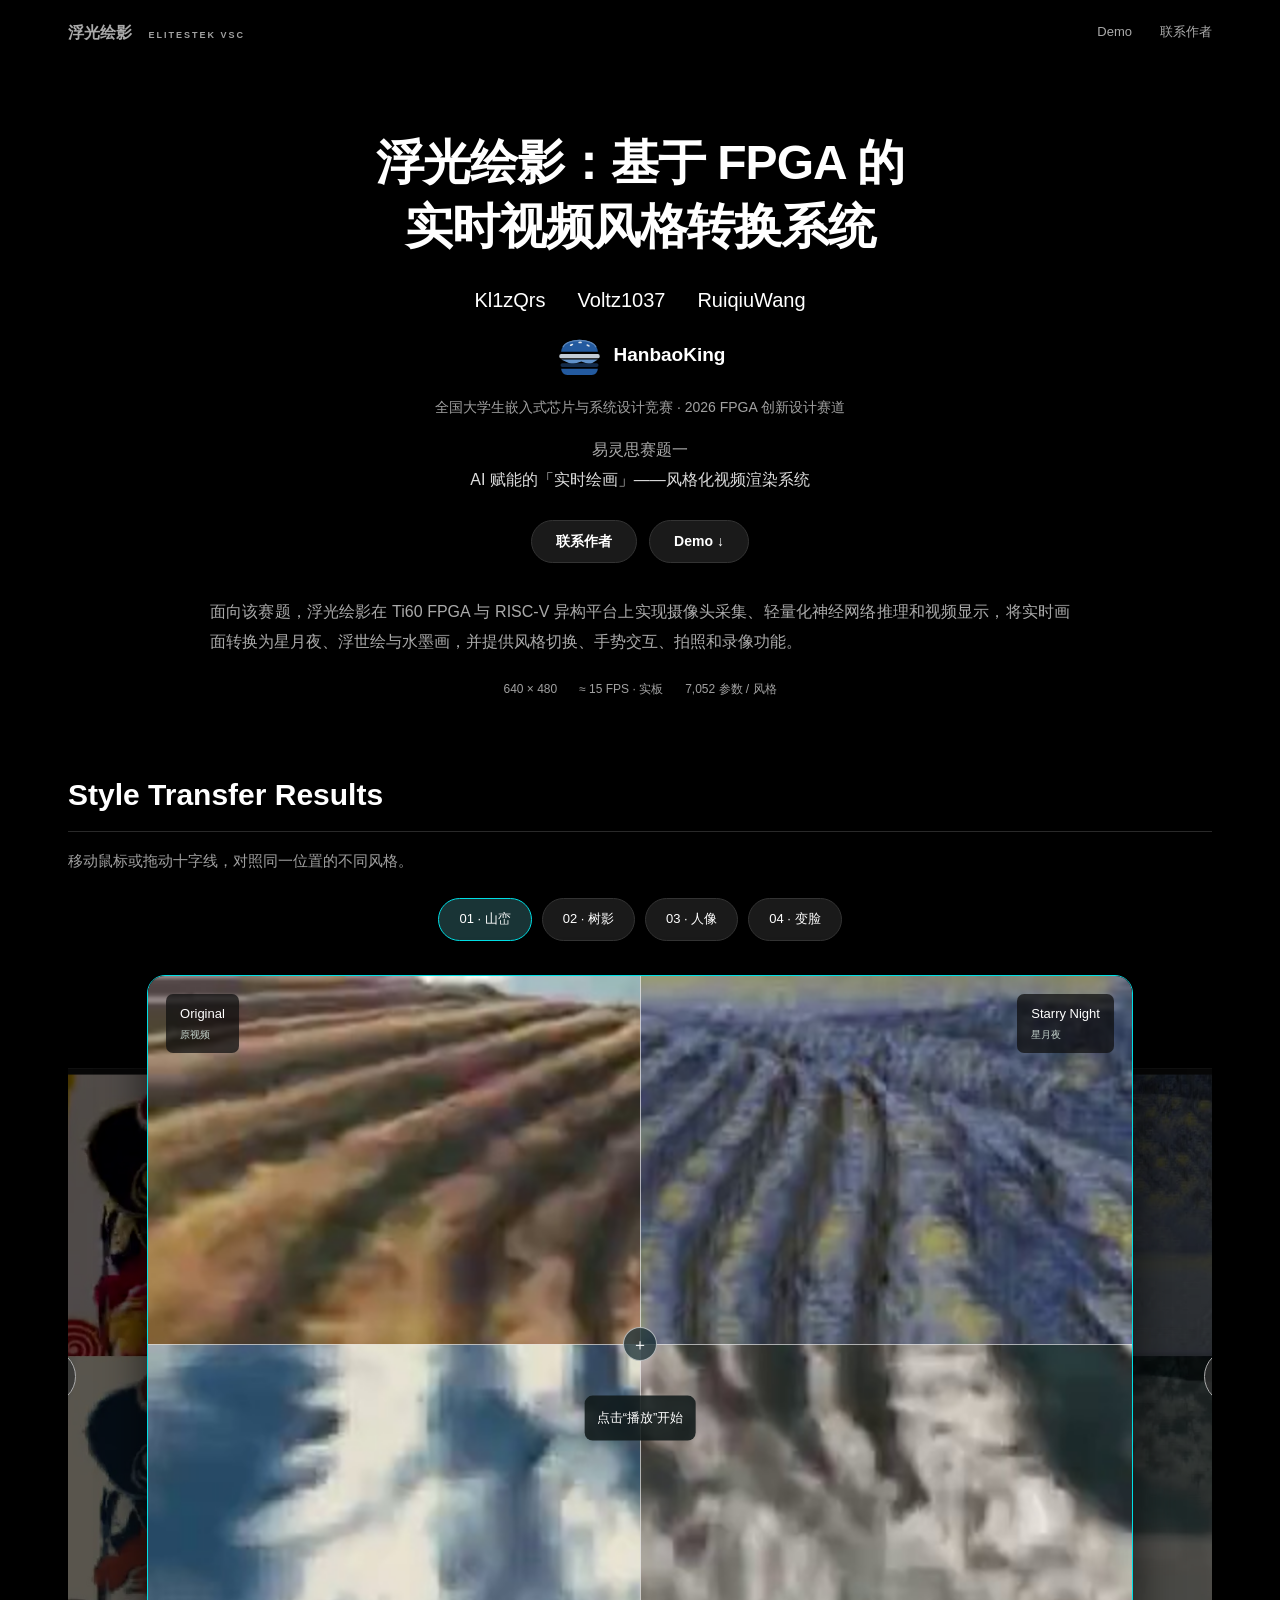
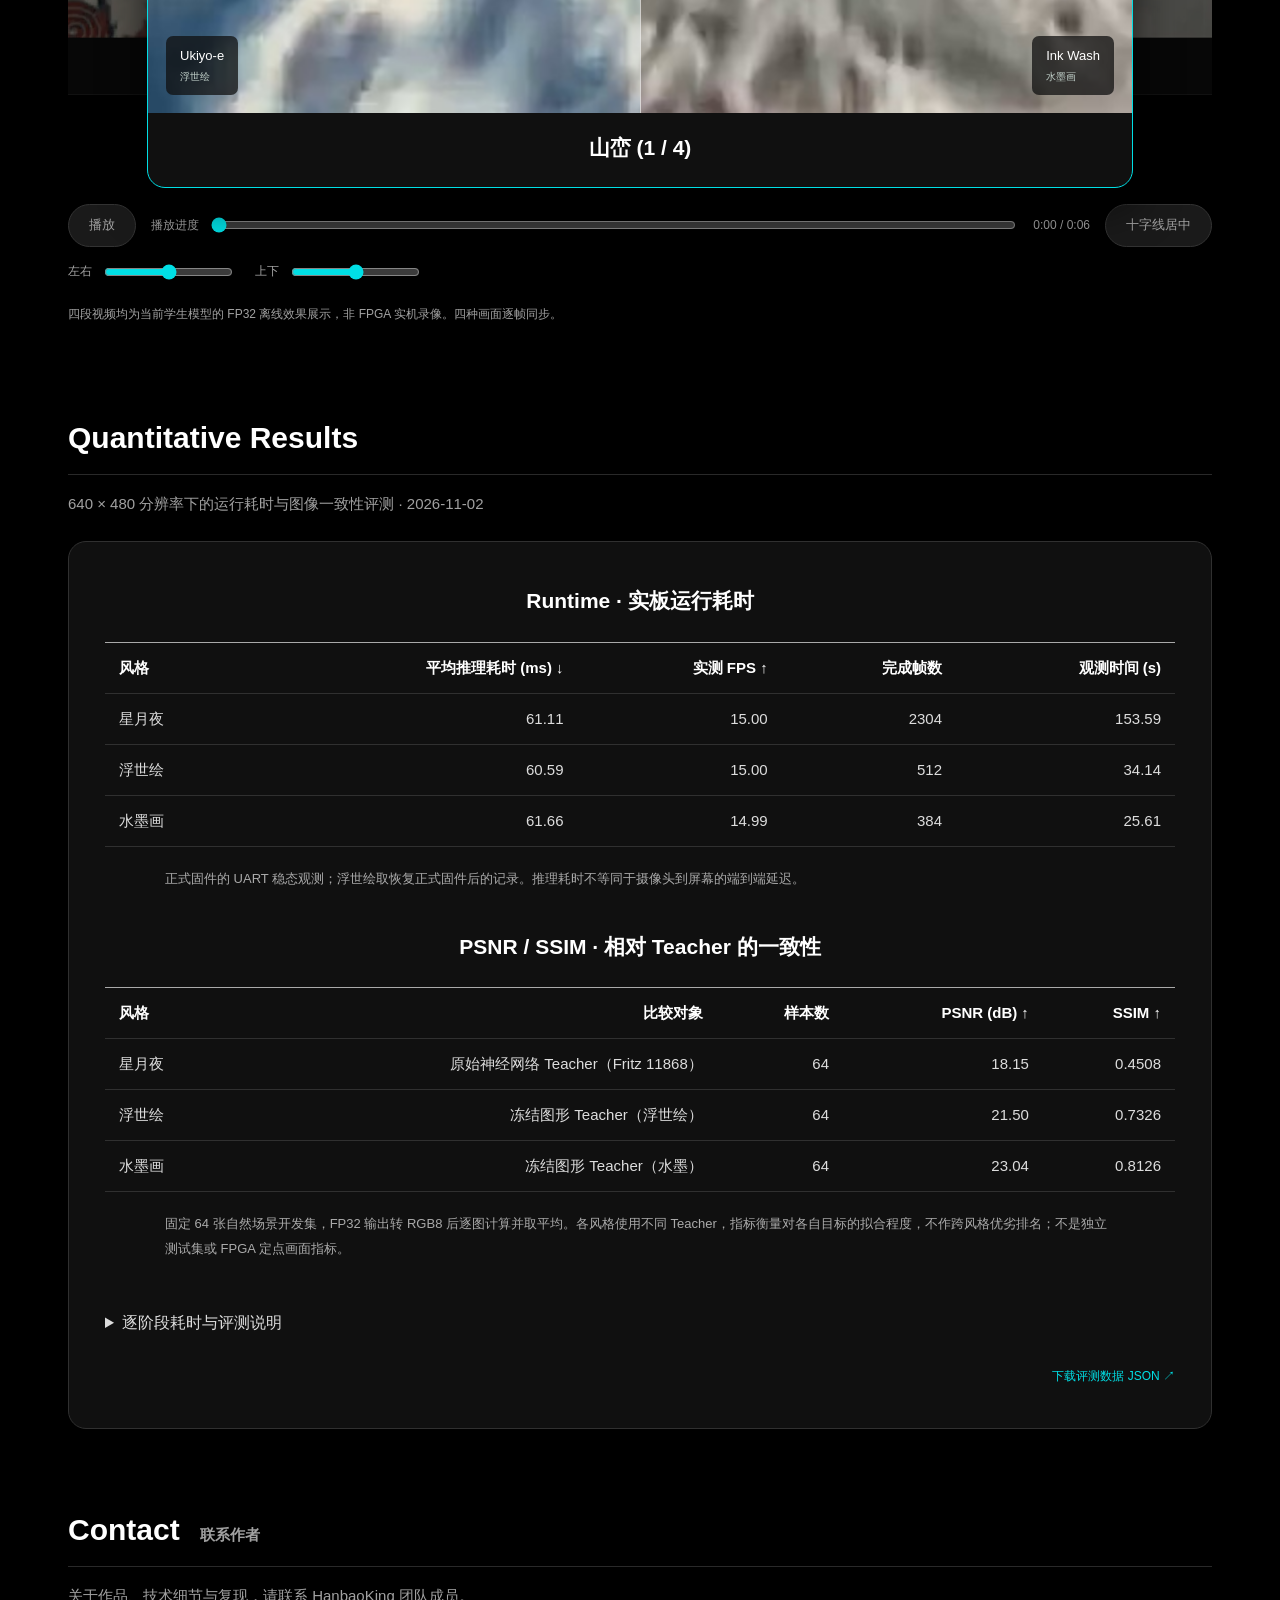
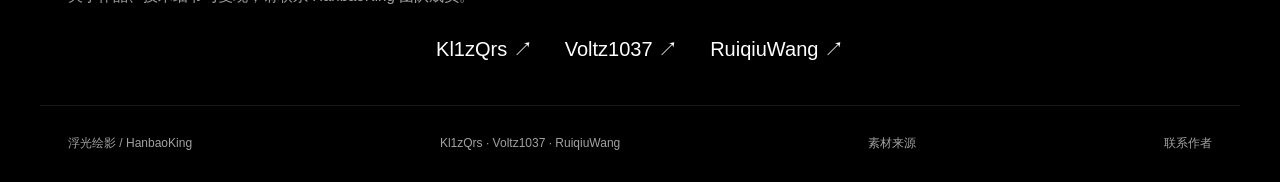
==== index.html @ 6a886cad "Publish approved video style transfer showcase" ====
<!doctype html><html lang="zh-CN"><meta charset="utf-8"><meta name="viewport" content="width=device-width,initial-scale=1"><meta name="description" content="浮光绘影 — Ti60 FPGA 实时视频风格转换。探索原画、星月夜、浮世绘与水墨画。"><title>浮光绘影 · ElitestekVSC</title><link rel="stylesheet" href="style.css"><body>
<nav><a class="brand" href="#">浮光绘影 <span>ELITESTEK VSC</span></a><div><a href="#demo">Demo</a><a href="#contact">联系作者</a></div></nav>
<header><h1>浮光绘影：基于 FPGA 的<br>实时视频风格转换系统</h1><div class="authors"><a href="https://github.com/Kl1zQrs">Kl1zQrs</a><a href="https://github.com/Voltz1037">Voltz1037</a><a href="https://github.com/RuiqiuWang">RuiqiuWang</a></div><div class="team"><svg class="burger" viewBox="0 0 80 65" role="img" aria-label="HanbaoKing 蓝色汉堡标志"><path d="M10 27C11 1 69 1 70 27Z" fill="#235a9f"/><path d="M13 20C20 5 60 5 67 20" fill="none" stroke="#5c87bb" stroke-width="2"/><g fill="#dce4ed"><ellipse cx="27" cy="16" rx="3" ry="1.5" transform="rotate(-25 27 16)"/><ellipse cx="41" cy="12" rx="3" ry="1.5"/><ellipse cx="54" cy="17" rx="3" ry="1.5" transform="rotate(25 54 17)"/></g><rect x="7" y="31" width="66" height="7" rx="3" fill="#c2cbd5"/><path d="M10 40H70L57 48 43 43 28 48Z" fill="#6192ca"/><rect x="9" y="46" width="62" height="6" rx="3" fill="#142c4b"/><path d="M10 55H70Q69 65 60 65H20Q11 65 10 55Z" fill="#235a9f"/></svg><span>HanbaoKing</span></div><p class="contest">全国大学生嵌入式芯片与系统设计竞赛 · 2026 FPGA 创新设计赛道</p><p class="challenge">易灵思赛题一<br><strong>AI 赋能的「实时绘画」——风格化视频渲染系统</strong></p><div class="hero-links"><a class="button" href="#contact">联系作者</a><a class="secondary" href="#demo">Demo ↓</a></div><p class="summary">面向该赛题，浮光绘影在 Ti60 FPGA 与 RISC-V 异构平台上实现摄像头采集、轻量化神经网络推理和视频显示，将实时画面转换为星月夜、浮世绘与水墨画，并提供风格切换、手势交互、拍照和录像功能。</p><div class="specs"><span>640 × 480</span><span>≈ 15 FPS · 实板</span><span>7,052 参数 / 风格</span></div></header>
<main>
<section id="demo"><div class="section-head"><div><h2>Style Transfer Results</h2></div><p>移动鼠标或拖动十字线，对照同一位置的不同风格。</p></div>
<div class="tabs" role="group" aria-label="选择演示视频"><button class="active" data-scene="0">01 · 山峦</button><button data-scene="1">02 · 树影</button><button data-scene="2">03 · 人像</button><button data-scene="3">04 · 变脸</button></div>
<div class="carousel"><button class="side-card prev-card" id="prev-card" aria-label="上一段视频"><img id="prev-poster" alt="上一段视频预览"><span id="prev-title"></span></button><button class="side-card next-card" id="next-card" aria-label="下一段视频"><img id="next-poster" alt="下一段视频预览"><span id="next-title"></span></button><button class="carousel-arrow prev" id="prev" aria-label="上一段">❮</button><button class="carousel-arrow next" id="next" aria-label="下一段">❯</button><div class="center-card"><div id="viewer" tabindex="0" role="application" aria-label="四风格视频对比，方向键移动十字线"><canvas id="canvas" width="960" height="720"></canvas><span class="tag tl">Original <b>原视频</b></span><span class="tag tr">Starry Night <b>星月夜</b></span><span class="tag bl">Ukiyo-e <b>浮世绘</b></span><span class="tag br">Ink Wash <b>水墨画</b></span><div id="vertical"></div><div id="horizontal"></div><div id="handle">＋</div><div id="status" role="status">正在加载…</div></div>
<p id="page-count" aria-live="polite">山峦 (1 / 4)</p></div></div><div class="controls"><button id="play">暂停</button><label class="timeline">播放进度 <input id="seek" type="range" min="0" max="6" step="0.01" value="0"></label><span id="time">0:00 / 0:06</span><button id="reset">十字线居中</button></div><div class="axis"><label>左右 <input id="x" type="range" min="5" max="95" value="50"></label><label>上下 <input id="y" type="range" min="5" max="95" value="50"></label></div>
<p class="caption">四段视频均为当前学生模型的 FP32 离线效果展示，非 FPGA 实机录像。四种画面逐帧同步。</p></section><section id="quantitative"><div class="section-head"><h2>Quantitative Results</h2><p>640 × 480 分辨率下的运行耗时与图像一致性评测 · 2026-11-02</p></div><div class="results-panel"><h3>Runtime · 实板运行耗时</h3><div class="table-scroll"><table><thead><tr><th>风格</th><th>平均推理耗时 (ms) ↓</th><th>实测 FPS ↑</th><th>完成帧数</th><th>观测时间 (s)</th></tr></thead><tbody><tr><td>星月夜</td><td>61.11</td><td>15.00</td><td>2304</td><td>153.59</td></tr><tr><td>浮世绘</td><td>60.59</td><td>15.00</td><td>512</td><td>34.14</td></tr><tr><td>水墨画</td><td>61.66</td><td>14.99</td><td>384</td><td>25.61</td></tr></tbody></table></div><p class="table-note">正式固件的 UART 稳态观测；浮世绘取恢复正式固件后的记录。推理耗时不等同于摄像头到屏幕的端到端延迟。</p><h3>PSNR / SSIM · 相对 Teacher 的一致性</h3><div class="table-scroll"><table><thead><tr><th>风格</th><th>比较对象</th><th>样本数</th><th>PSNR (dB) ↑</th><th>SSIM ↑</th></tr></thead><tbody><tr><td>星月夜</td><td>原始神经网络 Teacher（Fritz 11868）</td><td>64</td><td>18.15</td><td>0.4508</td></tr><tr><td>浮世绘</td><td>冻结图形 Teacher（浮世绘）</td><td>64</td><td>21.50</td><td>0.7326</td></tr><tr><td>水墨画</td><td>冻结图形 Teacher（水墨）</td><td>64</td><td>23.04</td><td>0.8126</td></tr></tbody></table></div><p class="table-note">固定 64 张自然场景开发集，FP32 输出转 RGB8 后逐图计算并取平均。各风格使用不同 Teacher，指标衡量对各自目标的拟合程度，不作跨风格优劣排名；不是独立测试集或 FPGA 定点画面指标。</p><details><summary>逐阶段耗时与评测说明</summary><div class="table-scroll"><table><thead><tr><th>阶段</th><th>星月夜 (ms)</th><th>浮世绘 (ms)</th><th>水墨画 (ms)</th></tr></thead><tbody><tr><td>Stem 3×3 下采样</td><td>11.04</td><td>11.07</td><td>11.03</td></tr><tr><td>Down 3×3 下采样</td><td>4.84</td><td>4.75</td><td>4.82</td></tr><tr><td>实例归一化（含系数）</td><td>6.01</td><td>5.92</td><td>5.88</td></tr><tr><td>残差块1：卷积1</td><td>4.22</td><td>4.17</td><td>4.22</td></tr><tr><td>残差块1：卷积2＋相加</td><td>5.64</td><td>5.66</td><td>5.72</td></tr><tr><td>残差块2：卷积1</td><td>4.15</td><td>4.35</td><td>4.25</td></tr><tr><td>残差块2：卷积2＋相加</td><td>5.77</td><td>5.83</td><td>5.76</td></tr><tr><td>Up 1×1 特征映射</td><td>6.10</td><td>4.00</td><td>3.93</td></tr><tr><td>Head＋融合重排＋RGB输出</td><td>16.22</td><td>16.31</td><td>17.05</td></tr></tbody></table></div><p class="table-note">逐阶段数据来自独立计时固件，每种风格单帧快照，包含软件调度、DDR 访问和硬件等待；不与上表正式固件均值混用。PSNR 使用 RGB8、data_range=255；SSIM 使用高斯窗口 σ=1.5。星月夜使用原始 Teacher 指标，不使用 head-B 校准参考分数。</p></details><p class="data-link"><a href="assets/quantitative.json">下载评测数据 JSON ↗</a></p></div></section><section id="contact"><div class="section-head"><h2>Contact <small>联系作者</small></h2><p>关于作品、技术细节与复现，请联系 HanbaoKing 团队成员。</p></div><div class="authors"><a href="https://github.com/Kl1zQrs">Kl1zQrs ↗</a><a href="https://github.com/Voltz1037">Voltz1037 ↗</a><a href="https://github.com/RuiqiuWang">RuiqiuWang ↗</a></div></section></main><footer><span>浮光绘影 / HanbaoKing</span><span>Kl1zQrs · Voltz1037 · RuiqiuWang</span><a href="sources.html">素材来源</a><a href="#contact">联系作者</a></footer><video id="video" muted loop playsinline preload="metadata" hidden></video><script src="app.js"></script></body></html>
---- style.css ----
:root{color-scheme:dark;--bg:#101919;--text:#e9eeea;--muted:#9fadaa;--accent:#90d5c3}*{box-sizing:border-box}html{scroll-behavior:smooth}body{margin:0;background:radial-gradient(ellipse at 60% 0,#243d36 0,transparent 50%),var(--bg);color:var(--text);font-family:Segoe UI,Microsoft YaHei,sans-serif}a{color:inherit;text-decoration:none}nav{max-width:1200px;margin:auto;padding:25px 28px;display:flex;justify-content:space-between;align-items:center;border-bottom:1px solid #ffffff16}.brand{font-size:20px;font-weight:700}.brand span{font-size:10px;letter-spacing:2px;color:var(--muted);margin-left:12px}nav div{display:flex;gap:28px;font-size:13px}header{text-align:center;padding:90px 20px 80px}.eyebrow{font-size:11px;letter-spacing:3px;color:var(--accent);font-weight:600}h1{font-size:clamp(35px,6vw,72px);font-weight:500;letter-spacing:3px;margin:26px 0}h1 em{font-style:normal;color:#9ed6c3}.intro{color:#b6c3bd;font-size:17px}.specs{display:flex;justify-content:center;gap:22px;margin:28px 0 38px;font-size:12px;color:var(--muted)}.button,.secondary{padding:13px 23px;border-radius:30px;font-size:14px;display:inline-block}.button{background:var(--accent);color:#102c23}.secondary{border:1px solid #ffffff30;margin-left:12px}main{max-width:1120px;margin:auto;padding:0 28px}section{padding:30px 0 65px;scroll-margin-top:25px}.section-head{display:flex;justify-content:space-between;align-items:end;margin-bottom:24px;gap:20px}.section-head>p{font-size:13px;color:var(--muted);max-width:320px;line-height:1.8}h2{font-size:30px;font-weight:500;margin:12px 0}h2 small{font-size:15px;color:var(--muted);margin-left:12px}.hardware{display:block;width:100%;height:auto;border-radius:14px}.tabs{display:flex;gap:10px;margin:0 0 20px;flex-wrap:wrap}button{font:inherit;color:inherit;background:#ffffff08;border:1px solid #ffffff20;border-radius:22px;padding:10px 20px;cursor:pointer;font-size:13px}button:hover,button.active{background:#90d5c31c;border-color:var(--accent);color:#bcebdc}#viewer{position:relative;aspect-ratio:4/3;border:1px solid #90d5c355;border-radius:16px;overflow:hidden;cursor:crosshair;touch-action:none;background:#20332e}canvas{width:100%;height:100%;display:block}.tag{position:absolute;background:#101919b8;backdrop-filter:blur(8px);padding:10px 14px;border-radius:7px;font-size:13px;pointer-events:none}.tag b{display:block;font-size:10px;font-weight:400;color:#c3d2cb;margin-top:3px}.tl{left:18px;top:18px}.tr{right:18px;top:18px}.bl{left:18px;bottom:18px}.br{right:18px;bottom:18px}#vertical{position:absolute;top:0;bottom:0;left:50%;width:1px;background:#fff9;pointer-events:none}#horizontal{position:absolute;left:0;right:0;top:50%;height:1px;background:#fff9;pointer-events:none}#handle{position:absolute;left:50%;top:50%;transform:translate(-50%,-50%);border:1px solid #fff9;background:#264b3fb0;border-radius:50%;width:34px;height:34px;display:grid;place-items:center;pointer-events:none}#status{position:absolute;left:50%;top:60%;transform:translate(-50%,-50%);background:#101919dd;border-radius:8px;padding:12px;font-size:13px;pointer-events:none}.controls{display:flex;gap:15px;align-items:center;margin-top:16px;font-size:12px;color:var(--muted)}.timeline{flex:1;display:flex;align-items:center;gap:10px}.timeline input{flex:1;min-width:30px}input{accent-color:var(--accent)}.axis{display:flex;gap:20px;font-size:12px;color:var(--muted);margin-top:15px}.axis label{display:flex;align-items:center;gap:10px}.caption{color:var(--muted);font-size:12px;line-height:1.8;margin-top:22px}footer{border-top:1px solid #ffffff16;max-width:1120px;margin:auto;padding:28px;display:flex;justify-content:space-between;gap:15px;font-size:12px;color:var(--muted)}:focus-visible{outline:2px solid var(--accent);outline-offset:4px}@media(max-width:650px){nav{padding:20px}.brand span{display:none}nav div{gap:14px}header{padding:55px 15px}.specs{gap:12px;font-size:10px}main{padding:0 16px}.section-head{display:block}h2{font-size:26px}.tag{padding:6px 8px;font-size:10px}.tag b{font-size:9px}.controls{flex-wrap:wrap;gap:8px}.controls button{padding:8px 12px}.timeline{min-width:130px}footer{flex-wrap:wrap}.axis input{width:100px}}

/* Paper-style presentation, based on the requested Elastic3D palette. */
:root{color-scheme:dark;--bg:#000;--text:#fff;--muted:#a1a1a1;--accent:#00dfe5}body{background:#000;font-family:Inter,Arial,"Microsoft YaHei",sans-serif;line-height:1.6}nav{max-width:1200px;border-bottom:0;padding:20px 28px;color:#aaa}.brand{font-size:16px}.brand span{font-size:9px}header{max-width:1080px;margin:auto;padding:65px 24px 35px}h1{font-size:clamp(29px,4.5vw,48px);line-height:1.35;letter-spacing:-.02em;font-weight:700;margin:0 0 24px}.authors{display:flex;justify-content:center;flex-wrap:wrap;gap:10px 32px;font-size:20px}.authors a:hover{color:var(--accent)}.team{display:flex;align-items:center;justify-content:center;gap:10px;margin:18px 0;font-size:19px;font-weight:600}.burger{width:49px;height:42px}.contest{font-size:14px;color:#a1a1a1;margin:20px 0 8px}.challenge{font-size:16px;color:#aaa;line-height:1.9}.challenge strong{font-weight:500;color:#ddd}.hero-links{margin:25px 0 34px}.button,.secondary{background:#1a1a1a;color:#fff;border:1px solid #333;border-radius:24px;padding:9px 24px;font-weight:600}.button:hover,.secondary:hover{border-color:var(--accent)}.summary{max-width:860px;margin:0 auto;text-align:justify;font-size:16px;color:#aaa;line-height:1.9}.specs{margin:22px 0 0;color:#a1a1a1}main{max-width:1200px}section{padding:25px 0 40px}.section-head{display:block;margin-bottom:24px}.section-head h2{font-size:30px;font-weight:700;border-bottom:1px solid #292929;padding-bottom:12px}.section-head>p{max-width:none;font-size:15px}.hardware{border-radius:5px}#viewer{border-color:#00dfe5;border-radius:16px;background:#181818}.tabs{justify-content:center}button{background:#1a1a1a;border-color:#333}button:hover,button.active{background:#193436;border-color:var(--accent);color:white}.tag{background:#101010bd;backdrop-filter:none}#handle{background:#142b32c0}.controls,.axis,.caption{color:#a1a1a1}footer{max-width:1200px;color:#a1a1a1}@media(max-width:650px){header{padding:40px 18px 25px}.authors{font-size:16px;gap:10px 20px}.contest{font-size:12px}.challenge{font-size:14px}.summary{font-size:14px}h1{font-size:28px}.section-head h2{font-size:25px}}

.carousel{position:relative;margin:34px -60px 0;min-width:0}.center-card{position:relative;z-index:2;width:78%;margin:auto;background:#101010;border:1px solid #00dfe5;border-radius:18px;overflow:hidden;box-shadow:0 16px 45px #000a}.center-card #viewer{border:0;border-radius:0}.side-card{position:absolute;top:9%;width:55%;height:82%;padding:0;border-radius:14px;overflow:hidden;background:#161616;opacity:.36;transition:opacity .25s,transform .25s}.side-card:hover{opacity:.6}.prev-card{left:-8%;transform:scale(.94)}.next-card{right:-8%;transform:scale(.94)}.side-card img{width:100%;height:90%;object-fit:cover}.side-card span{display:block;padding:10px;color:white;font-size:17px;font-weight:600}.carousel-arrow{position:absolute;top:46%;z-index:4;border-radius:50%;width:55px;height:55px;padding:0;font-size:26px;background:#333b;border:1px solid #aaa;color:white}.carousel-arrow.prev{left:1%}.carousel-arrow.next{right:1%}#page-count{text-align:center;font-size:21px;font-weight:600;color:white;margin:18px 0 22px}.center-card.changing{animation:arrive .28s ease}@keyframes arrive{from{opacity:.65;transform:translateY(8px)}to{opacity:1;transform:translateY(0)}}#demo{overflow:clip;padding-left:0;padding-right:0}.results-panel{background:#101010;border:1px solid #303030;border-radius:18px;padding:30px 36px}.results-panel h3{font-size:21px;text-align:center;margin:12px 0 24px}.table-scroll{overflow-x:auto;margin:0 auto 20px}table{border-collapse:collapse;width:100%;font-size:15px;color:#ddd;font-variant-numeric:tabular-nums}th,td{padding:13px 14px;text-align:right;border-bottom:1px solid #303030;white-space:nowrap}th:first-child,td:first-child{text-align:left}thead{border-top:1px solid #aaa;border-bottom:1px solid #888}tbody tr:last-child{border-bottom:1px solid #aaa}th{color:#fff;font-weight:600}tbody tr:hover{background:#202020}.table-note{font-size:13px;line-height:1.9;color:#aaa;margin:18px auto 38px;max-width:950px}details{margin-top:25px}summary{cursor:pointer;color:#ddd;padding:10px 0 20px}.data-link{font-size:12px;color:var(--accent);text-align:right}@media(max-width:650px){.carousel{margin:20px -10px 0}.center-card{width:88%}.side-card{width:65%}.prev-card{left:-25%}.next-card{right:-25%}.carousel-arrow{width:35px;height:35px;font-size:18px}.carousel-arrow.prev{left:0}.carousel-arrow.next{right:0}#page-count{font-size:16px;margin:12px}.results-panel{padding:20px 12px}.results-panel h3{font-size:18px}th,td{padding:10px;font-size:13px}}@media(prefers-reduced-motion:reduce){.center-card.changing{animation:none}}
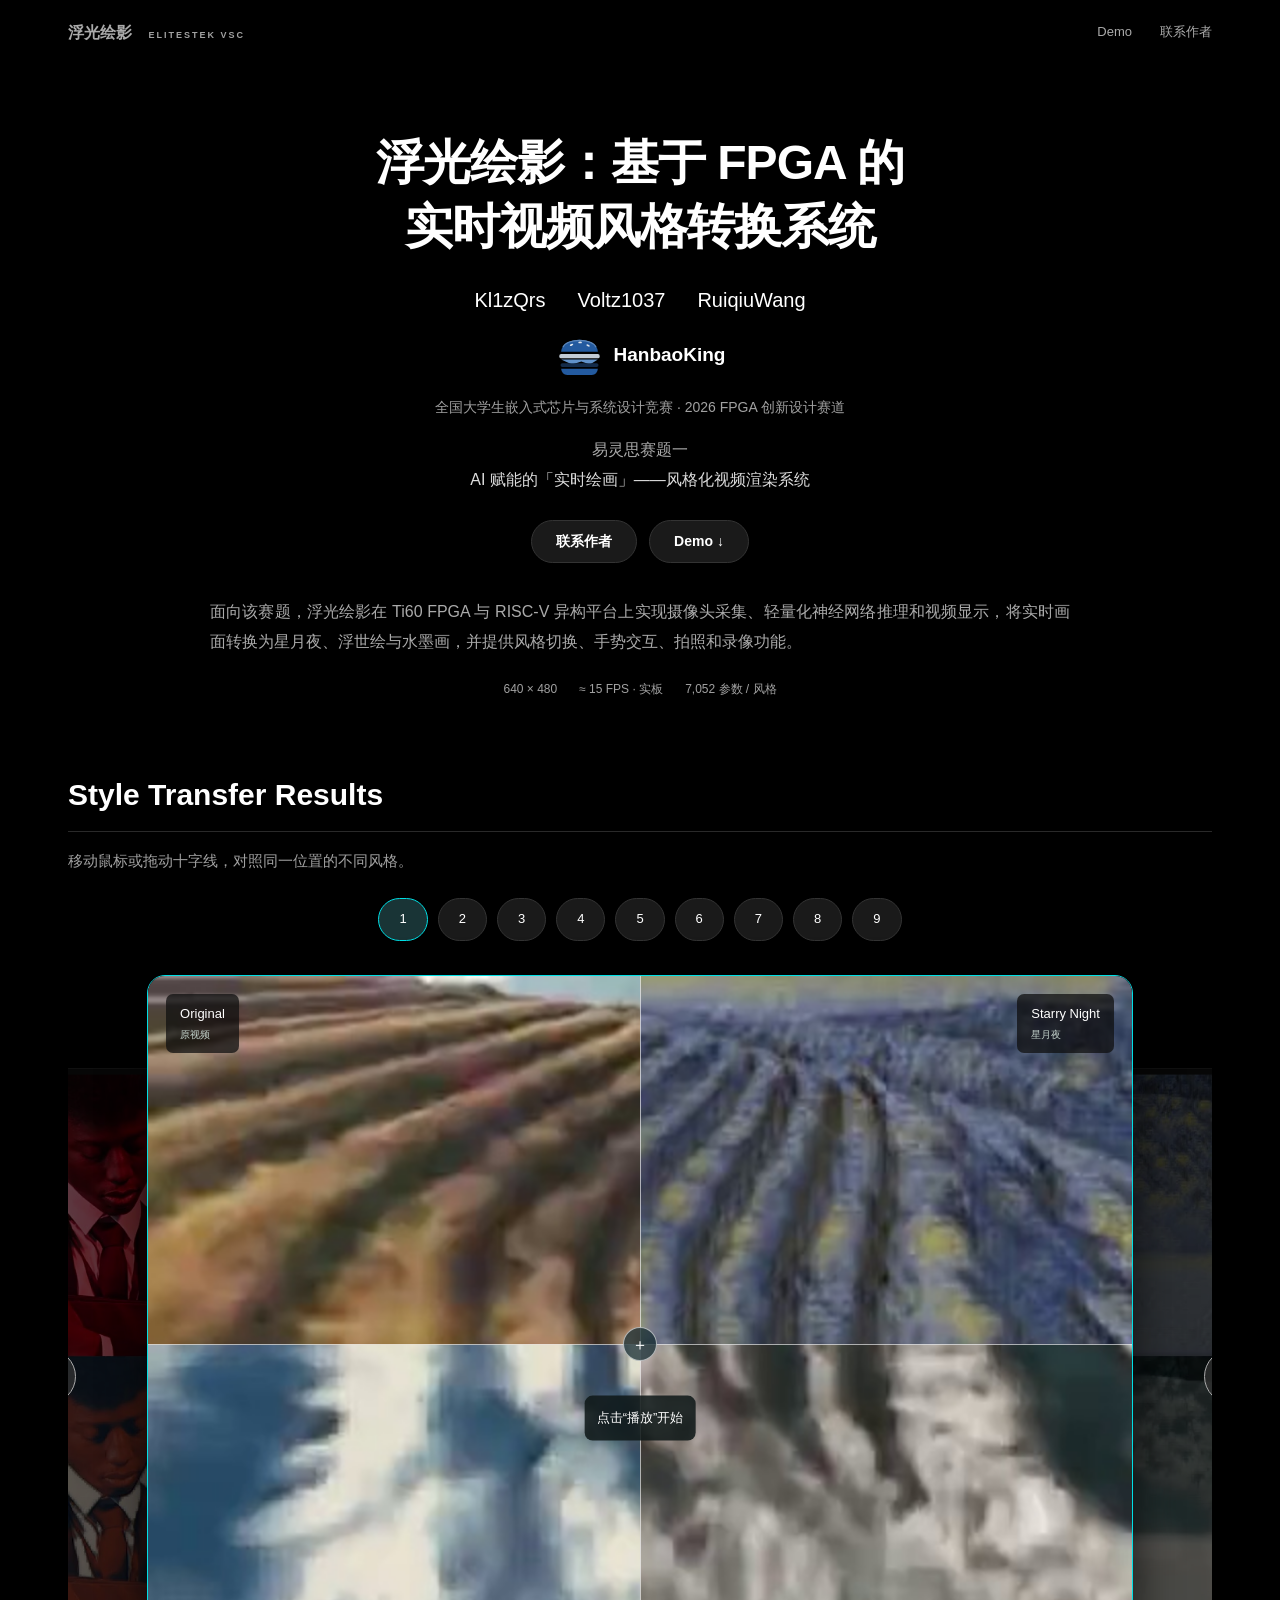
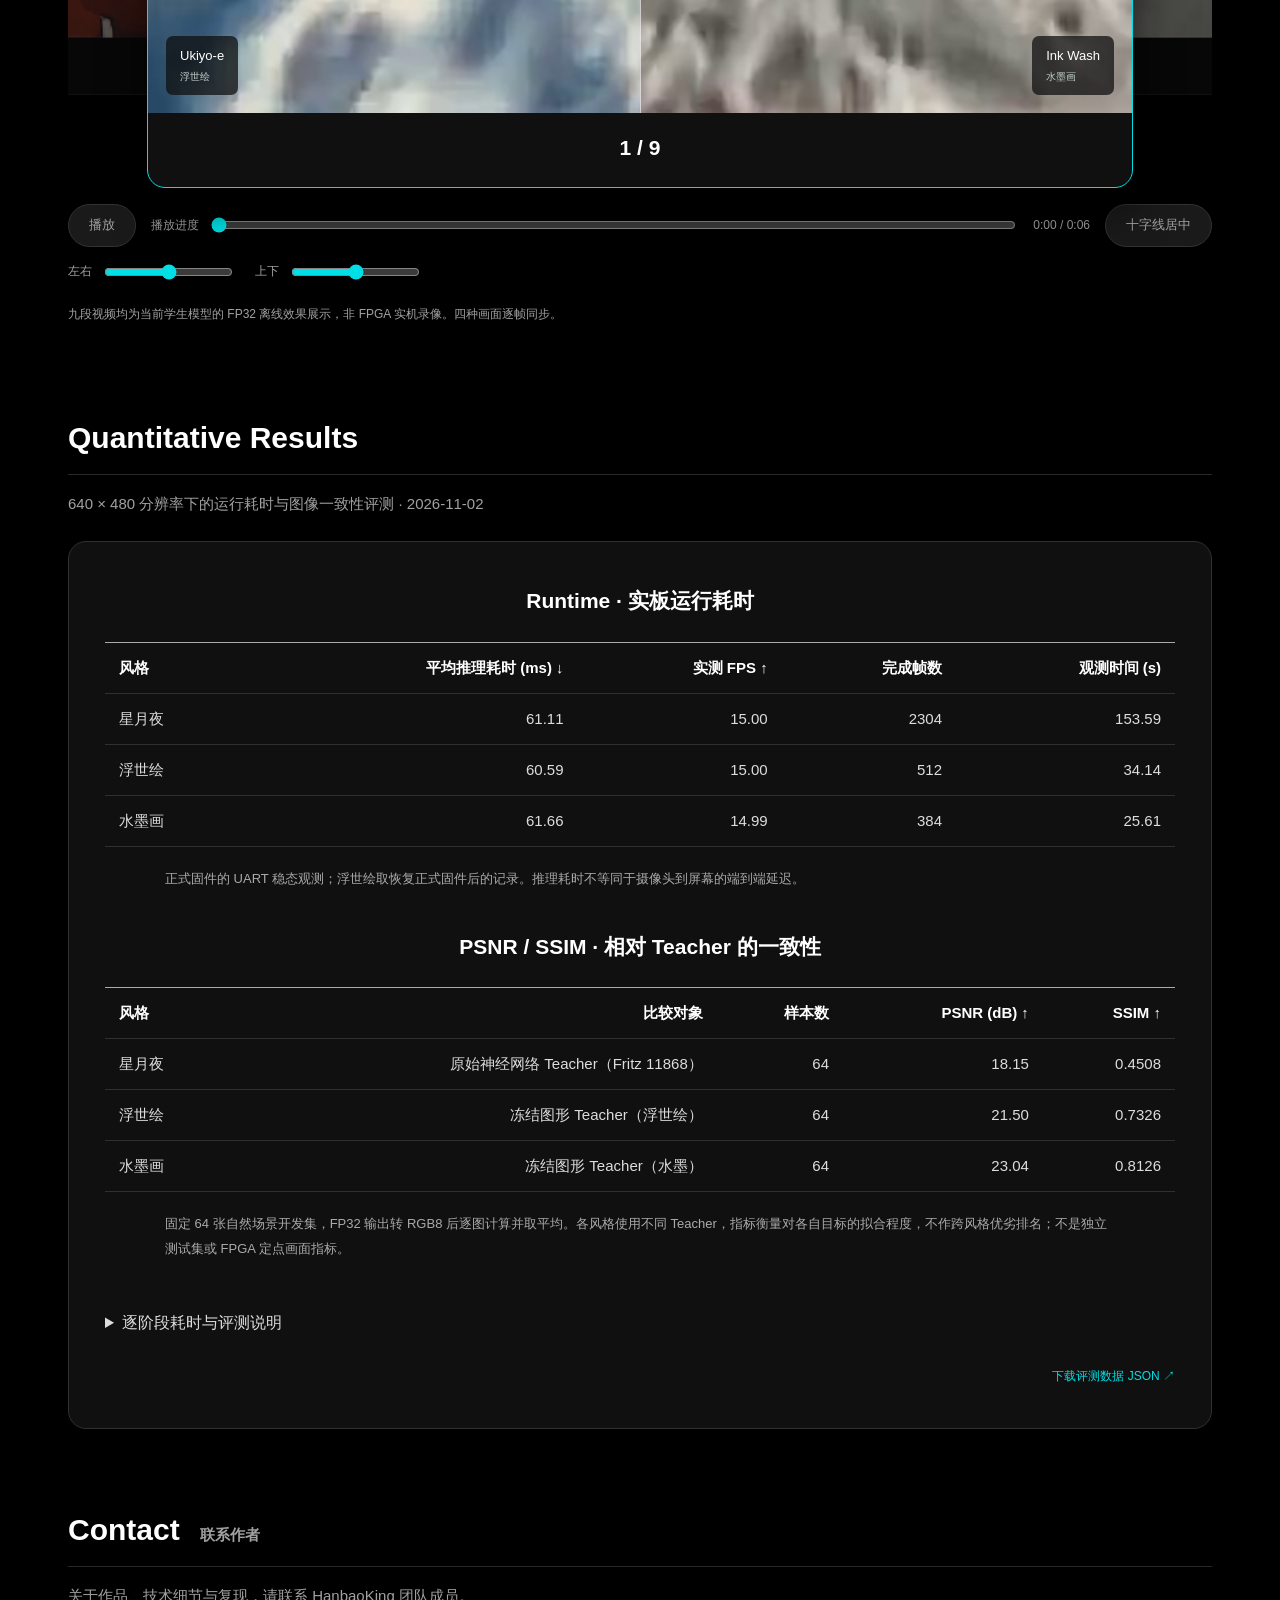
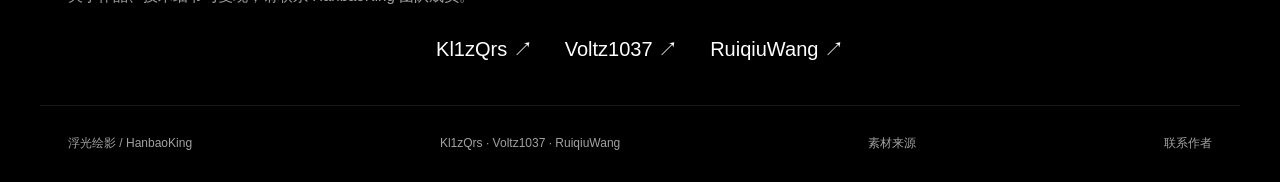
==== commit daed2a58: "Expand synchronized video gallery to nine numbered examples" ====
--- a/index.html
+++ b/index.html
@@ -3,7 +3,7 @@
 <header><h1>浮光绘影：基于 FPGA 的<br>实时视频风格转换系统</h1><div class="authors"><a href="https://github.com/Kl1zQrs">Kl1zQrs</a><a href="https://github.com/Voltz1037">Voltz1037</a><a href="https://github.com/RuiqiuWang">RuiqiuWang</a></div><div class="team"><svg class="burger" viewBox="0 0 80 65" role="img" aria-label="HanbaoKing 蓝色汉堡标志"><path d="M10 27C11 1 69 1 70 27Z" fill="#235a9f"/><path d="M13 20C20 5 60 5 67 20" fill="none" stroke="#5c87bb" stroke-width="2"/><g fill="#dce4ed"><ellipse cx="27" cy="16" rx="3" ry="1.5" transform="rotate(-25 27 16)"/><ellipse cx="41" cy="12" rx="3" ry="1.5"/><ellipse cx="54" cy="17" rx="3" ry="1.5" transform="rotate(25 54 17)"/></g><rect x="7" y="31" width="66" height="7" rx="3" fill="#c2cbd5"/><path d="M10 40H70L57 48 43 43 28 48Z" fill="#6192ca"/><rect x="9" y="46" width="62" height="6" rx="3" fill="#142c4b"/><path d="M10 55H70Q69 65 60 65H20Q11 65 10 55Z" fill="#235a9f"/></svg><span>HanbaoKing</span></div><p class="contest">全国大学生嵌入式芯片与系统设计竞赛 · 2026 FPGA 创新设计赛道</p><p class="challenge">易灵思赛题一<br><strong>AI 赋能的「实时绘画」——风格化视频渲染系统</strong></p><div class="hero-links"><a class="button" href="#contact">联系作者</a><a class="secondary" href="#demo">Demo ↓</a></div><p class="summary">面向该赛题，浮光绘影在 Ti60 FPGA 与 RISC-V 异构平台上实现摄像头采集、轻量化神经网络推理和视频显示，将实时画面转换为星月夜、浮世绘与水墨画，并提供风格切换、手势交互、拍照和录像功能。</p><div class="specs"><span>640 × 480</span><span>≈ 15 FPS · 实板</span><span>7,052 参数 / 风格</span></div></header>
 <main>
 <section id="demo"><div class="section-head"><div><h2>Style Transfer Results</h2></div><p>移动鼠标或拖动十字线，对照同一位置的不同风格。</p></div>
-<div class="tabs" role="group" aria-label="选择演示视频"><button class="active" data-scene="0">01 · 山峦</button><button data-scene="1">02 · 树影</button><button data-scene="2">03 · 人像</button><button data-scene="3">04 · 变脸</button></div>
+<div class="tabs" role="group" aria-label="选择演示视频"><button class="active" data-scene="0">1</button><button class="" data-scene="1">2</button><button class="" data-scene="2">3</button><button class="" data-scene="3">4</button><button class="" data-scene="4">5</button><button class="" data-scene="5">6</button><button class="" data-scene="6">7</button><button class="" data-scene="7">8</button><button class="" data-scene="8">9</button></div>
 <div class="carousel"><button class="side-card prev-card" id="prev-card" aria-label="上一段视频"><img id="prev-poster" alt="上一段视频预览"><span id="prev-title"></span></button><button class="side-card next-card" id="next-card" aria-label="下一段视频"><img id="next-poster" alt="下一段视频预览"><span id="next-title"></span></button><button class="carousel-arrow prev" id="prev" aria-label="上一段">❮</button><button class="carousel-arrow next" id="next" aria-label="下一段">❯</button><div class="center-card"><div id="viewer" tabindex="0" role="application" aria-label="四风格视频对比，方向键移动十字线"><canvas id="canvas" width="960" height="720"></canvas><span class="tag tl">Original <b>原视频</b></span><span class="tag tr">Starry Night <b>星月夜</b></span><span class="tag bl">Ukiyo-e <b>浮世绘</b></span><span class="tag br">Ink Wash <b>水墨画</b></span><div id="vertical"></div><div id="horizontal"></div><div id="handle">＋</div><div id="status" role="status">正在加载…</div></div>
-<p id="page-count" aria-live="polite">山峦 (1 / 4)</p></div></div><div class="controls"><button id="play">暂停</button><label class="timeline">播放进度 <input id="seek" type="range" min="0" max="6" step="0.01" value="0"></label><span id="time">0:00 / 0:06</span><button id="reset">十字线居中</button></div><div class="axis"><label>左右 <input id="x" type="range" min="5" max="95" value="50"></label><label>上下 <input id="y" type="range" min="5" max="95" value="50"></label></div>
-<p class="caption">四段视频均为当前学生模型的 FP32 离线效果展示，非 FPGA 实机录像。四种画面逐帧同步。</p></section><section id="quantitative"><div class="section-head"><h2>Quantitative Results</h2><p>640 × 480 分辨率下的运行耗时与图像一致性评测 · 2026-11-02</p></div><div class="results-panel"><h3>Runtime · 实板运行耗时</h3><div class="table-scroll"><table><thead><tr><th>风格</th><th>平均推理耗时 (ms) ↓</th><th>实测 FPS ↑</th><th>完成帧数</th><th>观测时间 (s)</th></tr></thead><tbody><tr><td>星月夜</td><td>61.11</td><td>15.00</td><td>2304</td><td>153.59</td></tr><tr><td>浮世绘</td><td>60.59</td><td>15.00</td><td>512</td><td>34.14</td></tr><tr><td>水墨画</td><td>61.66</td><td>14.99</td><td>384</td><td>25.61</td></tr></tbody></table></div><p class="table-note">正式固件的 UART 稳态观测；浮世绘取恢复正式固件后的记录。推理耗时不等同于摄像头到屏幕的端到端延迟。</p><h3>PSNR / SSIM · 相对 Teacher 的一致性</h3><div class="table-scroll"><table><thead><tr><th>风格</th><th>比较对象</th><th>样本数</th><th>PSNR (dB) ↑</th><th>SSIM ↑</th></tr></thead><tbody><tr><td>星月夜</td><td>原始神经网络 Teacher（Fritz 11868）</td><td>64</td><td>18.15</td><td>0.4508</td></tr><tr><td>浮世绘</td><td>冻结图形 Teacher（浮世绘）</td><td>64</td><td>21.50</td><td>0.7326</td></tr><tr><td>水墨画</td><td>冻结图形 Teacher（水墨）</td><td>64</td><td>23.04</td><td>0.8126</td></tr></tbody></table></div><p class="table-note">固定 64 张自然场景开发集，FP32 输出转 RGB8 后逐图计算并取平均。各风格使用不同 Teacher，指标衡量对各自目标的拟合程度，不作跨风格优劣排名；不是独立测试集或 FPGA 定点画面指标。</p><details><summary>逐阶段耗时与评测说明</summary><div class="table-scroll"><table><thead><tr><th>阶段</th><th>星月夜 (ms)</th><th>浮世绘 (ms)</th><th>水墨画 (ms)</th></tr></thead><tbody><tr><td>Stem 3×3 下采样</td><td>11.04</td><td>11.07</td><td>11.03</td></tr><tr><td>Down 3×3 下采样</td><td>4.84</td><td>4.75</td><td>4.82</td></tr><tr><td>实例归一化（含系数）</td><td>6.01</td><td>5.92</td><td>5.88</td></tr><tr><td>残差块1：卷积1</td><td>4.22</td><td>4.17</td><td>4.22</td></tr><tr><td>残差块1：卷积2＋相加</td><td>5.64</td><td>5.66</td><td>5.72</td></tr><tr><td>残差块2：卷积1</td><td>4.15</td><td>4.35</td><td>4.25</td></tr><tr><td>残差块2：卷积2＋相加</td><td>5.77</td><td>5.83</td><td>5.76</td></tr><tr><td>Up 1×1 特征映射</td><td>6.10</td><td>4.00</td><td>3.93</td></tr><tr><td>Head＋融合重排＋RGB输出</td><td>16.22</td><td>16.31</td><td>17.05</td></tr></tbody></table></div><p class="table-note">逐阶段数据来自独立计时固件，每种风格单帧快照，包含软件调度、DDR 访问和硬件等待；不与上表正式固件均值混用。PSNR 使用 RGB8、data_range=255；SSIM 使用高斯窗口 σ=1.5。星月夜使用原始 Teacher 指标，不使用 head-B 校准参考分数。</p></details><p class="data-link"><a href="assets/quantitative.json">下载评测数据 JSON ↗</a></p></div></section><section id="contact"><div class="section-head"><h2>Contact <small>联系作者</small></h2><p>关于作品、技术细节与复现，请联系 HanbaoKing 团队成员。</p></div><div class="authors"><a href="https://github.com/Kl1zQrs">Kl1zQrs ↗</a><a href="https://github.com/Voltz1037">Voltz1037 ↗</a><a href="https://github.com/RuiqiuWang">RuiqiuWang ↗</a></div></section></main><footer><span>浮光绘影 / HanbaoKing</span><span>Kl1zQrs · Voltz1037 · RuiqiuWang</span><a href="sources.html">素材来源</a><a href="#contact">联系作者</a></footer><video id="video" muted loop playsinline preload="metadata" hidden></video><script src="app.js"></script></body></html>
+<p id="page-count" aria-live="polite">1 / 9</p></div></div><div class="controls"><button id="play">暂停</button><label class="timeline">播放进度 <input id="seek" type="range" min="0" max="6" step="0.01" value="0"></label><span id="time">0:00 / 0:06</span><button id="reset">十字线居中</button></div><div class="axis"><label>左右 <input id="x" type="range" min="5" max="95" value="50"></label><label>上下 <input id="y" type="range" min="5" max="95" value="50"></label></div>
+<p class="caption">九段视频均为当前学生模型的 FP32 离线效果展示，非 FPGA 实机录像。四种画面逐帧同步。</p></section><section id="quantitative"><div class="section-head"><h2>Quantitative Results</h2><p>640 × 480 分辨率下的运行耗时与图像一致性评测 · 2026-11-02</p></div><div class="results-panel"><h3>Runtime · 实板运行耗时</h3><div class="table-scroll"><table><thead><tr><th>风格</th><th>平均推理耗时 (ms) ↓</th><th>实测 FPS ↑</th><th>完成帧数</th><th>观测时间 (s)</th></tr></thead><tbody><tr><td>星月夜</td><td>61.11</td><td>15.00</td><td>2304</td><td>153.59</td></tr><tr><td>浮世绘</td><td>60.59</td><td>15.00</td><td>512</td><td>34.14</td></tr><tr><td>水墨画</td><td>61.66</td><td>14.99</td><td>384</td><td>25.61</td></tr></tbody></table></div><p class="table-note">正式固件的 UART 稳态观测；浮世绘取恢复正式固件后的记录。推理耗时不等同于摄像头到屏幕的端到端延迟。</p><h3>PSNR / SSIM · 相对 Teacher 的一致性</h3><div class="table-scroll"><table><thead><tr><th>风格</th><th>比较对象</th><th>样本数</th><th>PSNR (dB) ↑</th><th>SSIM ↑</th></tr></thead><tbody><tr><td>星月夜</td><td>原始神经网络 Teacher（Fritz 11868）</td><td>64</td><td>18.15</td><td>0.4508</td></tr><tr><td>浮世绘</td><td>冻结图形 Teacher（浮世绘）</td><td>64</td><td>21.50</td><td>0.7326</td></tr><tr><td>水墨画</td><td>冻结图形 Teacher（水墨）</td><td>64</td><td>23.04</td><td>0.8126</td></tr></tbody></table></div><p class="table-note">固定 64 张自然场景开发集，FP32 输出转 RGB8 后逐图计算并取平均。各风格使用不同 Teacher，指标衡量对各自目标的拟合程度，不作跨风格优劣排名；不是独立测试集或 FPGA 定点画面指标。</p><details><summary>逐阶段耗时与评测说明</summary><div class="table-scroll"><table><thead><tr><th>阶段</th><th>星月夜 (ms)</th><th>浮世绘 (ms)</th><th>水墨画 (ms)</th></tr></thead><tbody><tr><td>Stem 3×3 下采样</td><td>11.04</td><td>11.07</td><td>11.03</td></tr><tr><td>Down 3×3 下采样</td><td>4.84</td><td>4.75</td><td>4.82</td></tr><tr><td>实例归一化（含系数）</td><td>6.01</td><td>5.92</td><td>5.88</td></tr><tr><td>残差块1：卷积1</td><td>4.22</td><td>4.17</td><td>4.22</td></tr><tr><td>残差块1：卷积2＋相加</td><td>5.64</td><td>5.66</td><td>5.72</td></tr><tr><td>残差块2：卷积1</td><td>4.15</td><td>4.35</td><td>4.25</td></tr><tr><td>残差块2：卷积2＋相加</td><td>5.77</td><td>5.83</td><td>5.76</td></tr><tr><td>Up 1×1 特征映射</td><td>6.10</td><td>4.00</td><td>3.93</td></tr><tr><td>Head＋融合重排＋RGB输出</td><td>16.22</td><td>16.31</td><td>17.05</td></tr></tbody></table></div><p class="table-note">逐阶段数据来自独立计时固件，每种风格单帧快照，包含软件调度、DDR 访问和硬件等待；不与上表正式固件均值混用。PSNR 使用 RGB8、data_range=255；SSIM 使用高斯窗口 σ=1.5。星月夜使用原始 Teacher 指标，不使用 head-B 校准参考分数。</p></details><p class="data-link"><a href="assets/quantitative.json">下载评测数据 JSON ↗</a></p></div></section><section id="contact"><div class="section-head"><h2>Contact <small>联系作者</small></h2><p>关于作品、技术细节与复现，请联系 HanbaoKing 团队成员。</p></div><div class="authors"><a href="https://github.com/Kl1zQrs">Kl1zQrs ↗</a><a href="https://github.com/Voltz1037">Voltz1037 ↗</a><a href="https://github.com/RuiqiuWang">RuiqiuWang ↗</a></div></section></main><footer><span>浮光绘影 / HanbaoKing</span><span>Kl1zQrs · Voltz1037 · RuiqiuWang</span><a href="sources.html">素材来源</a><a href="#contact">联系作者</a></footer><video id="video" muted loop playsinline preload="metadata" hidden></video><script src="app.js"></script></body></html>
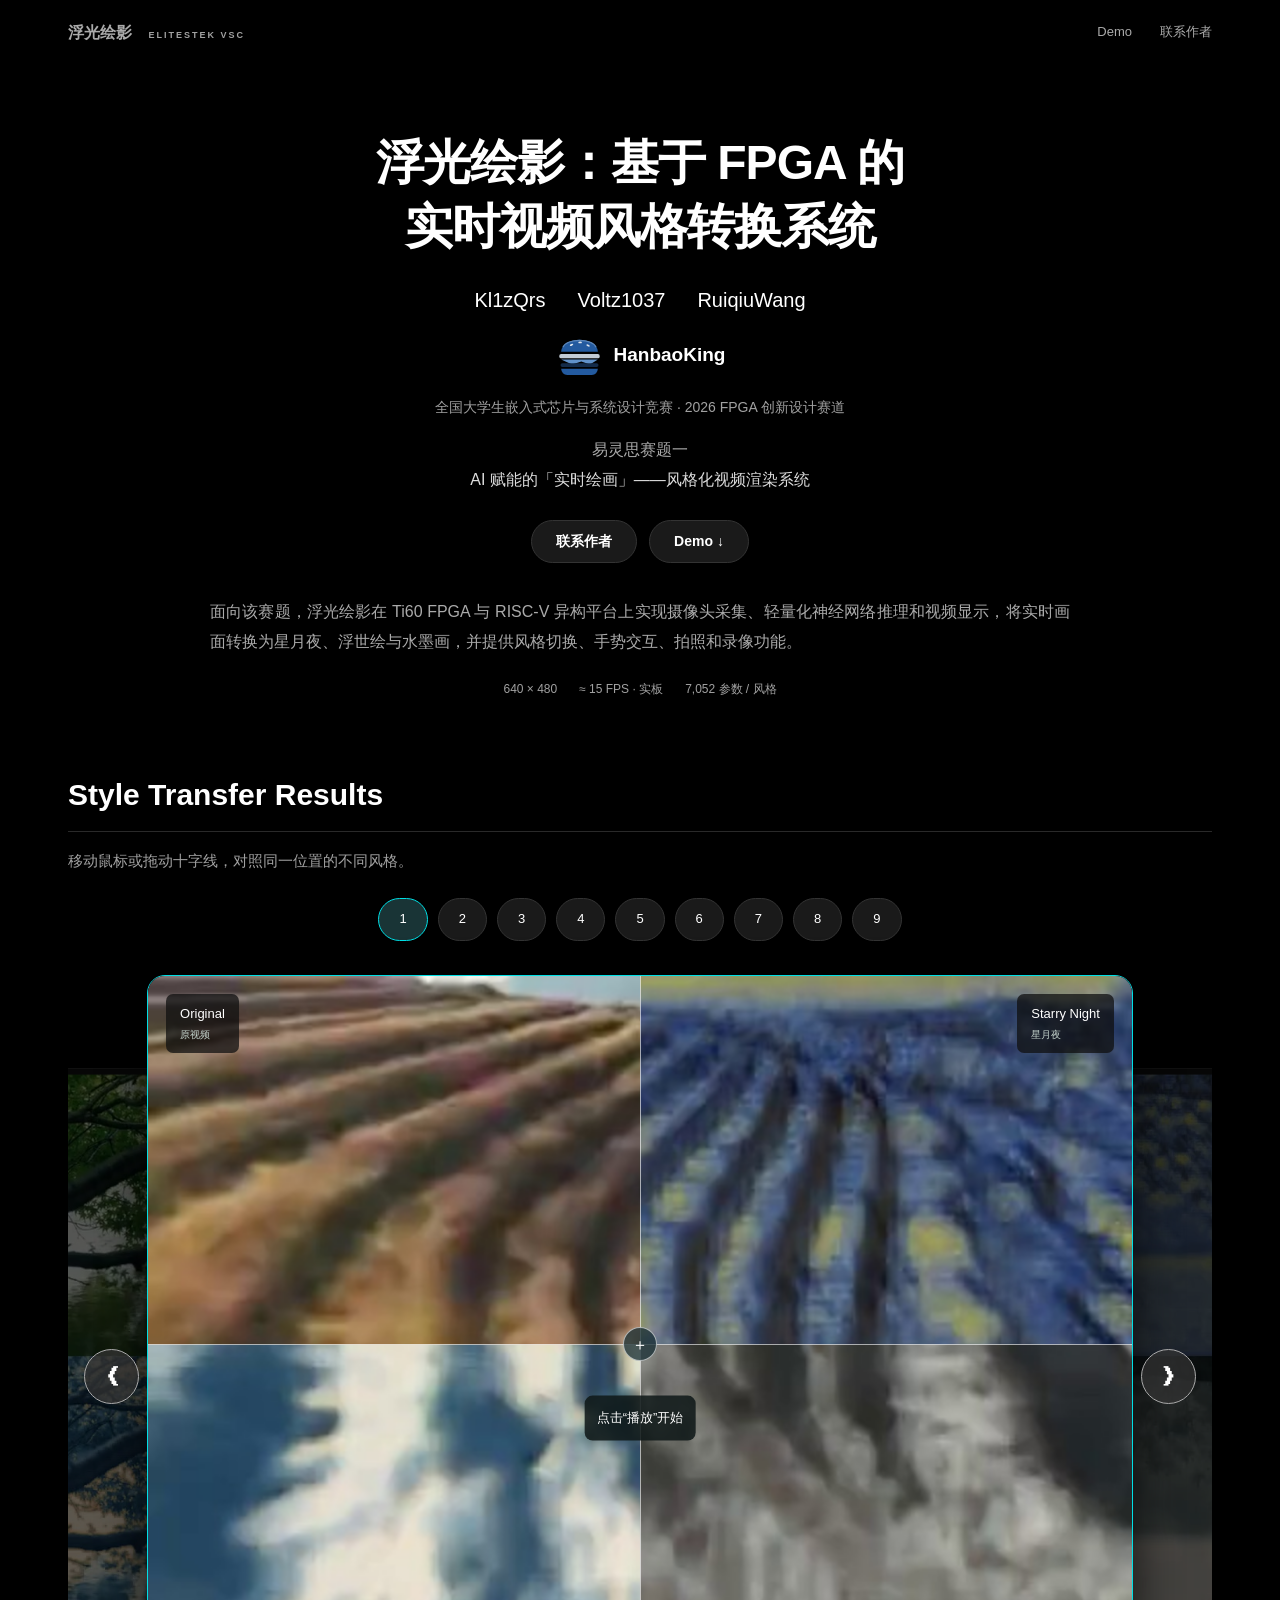
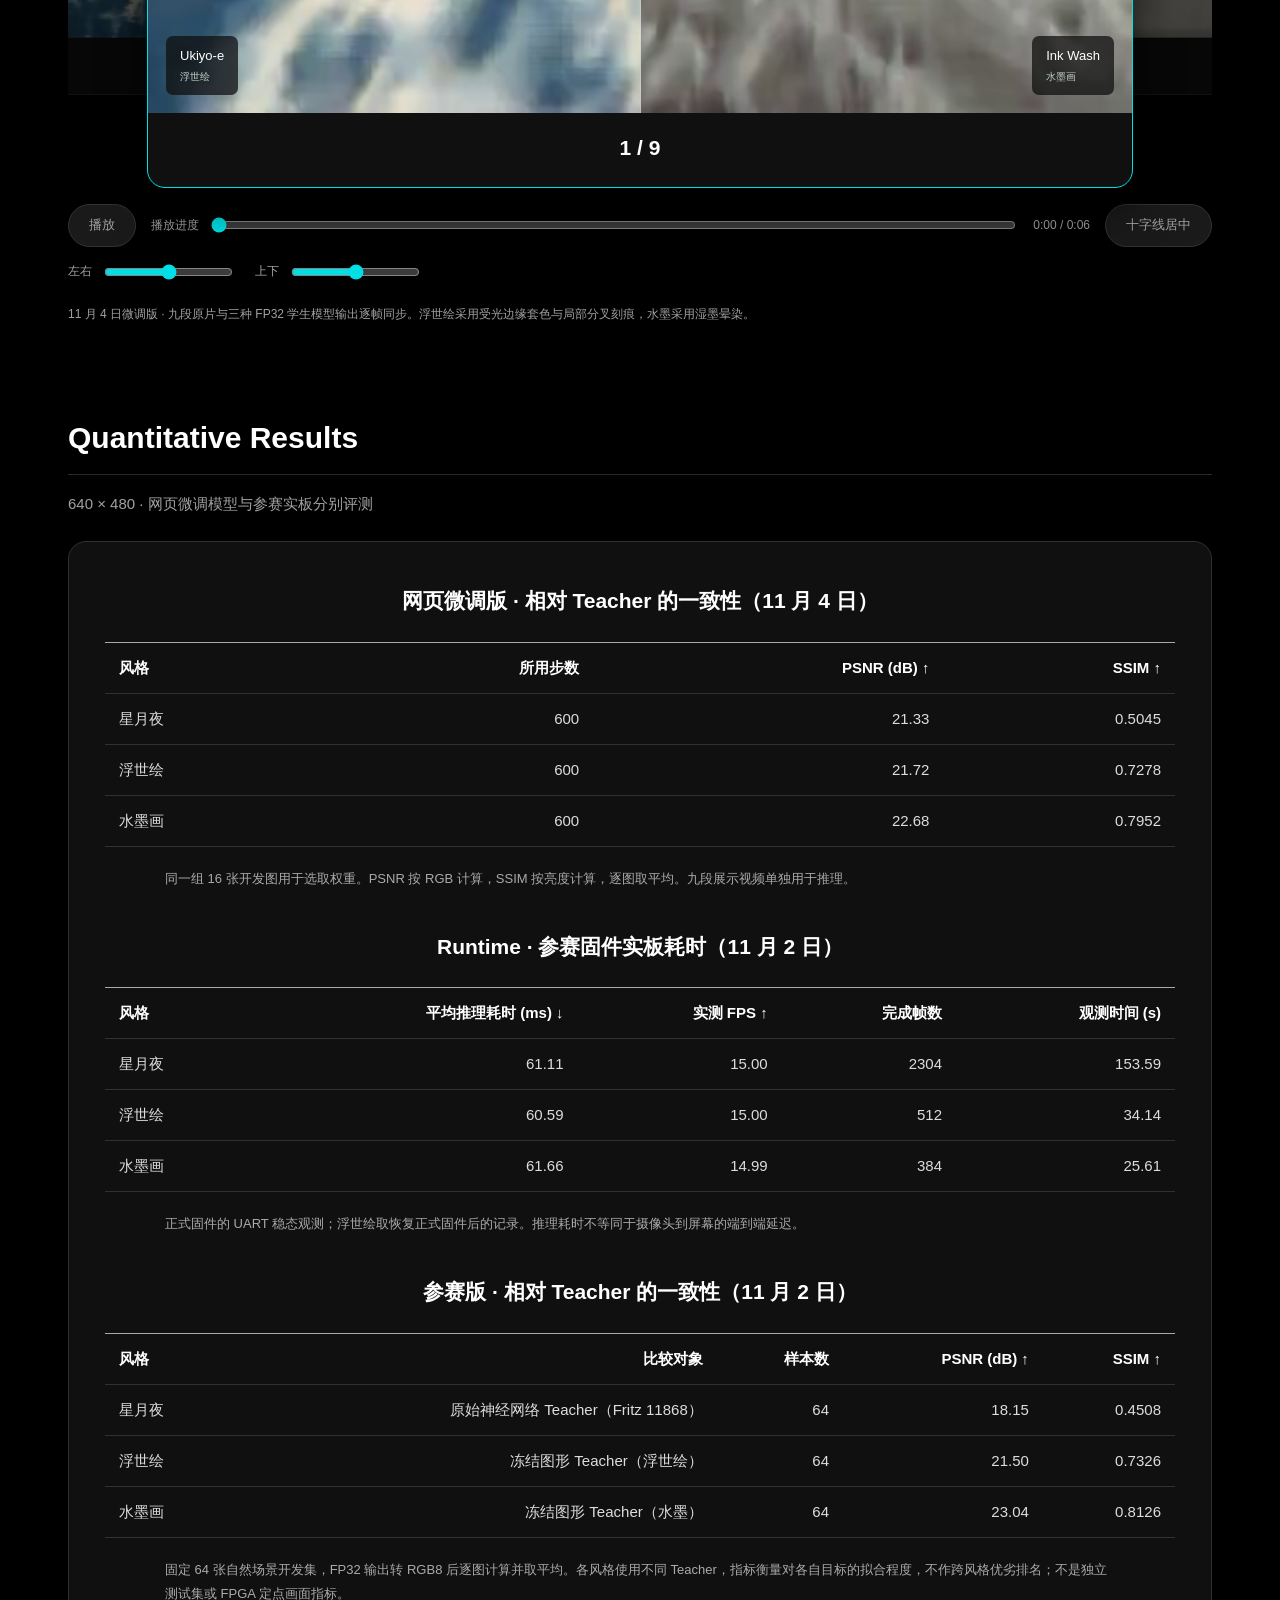
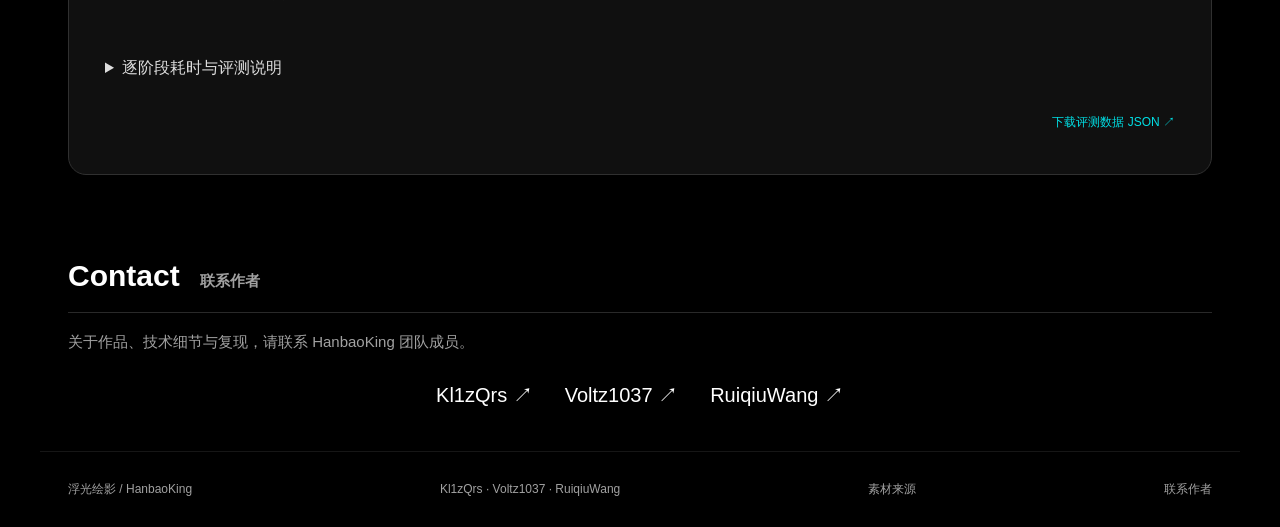
==== commit fcbdce5e: "Show all nine clips with the fine-tuned three-style students" ====
--- a/index.html
+++ b/index.html
@@ -6,4 +6,4 @@
 <div class="tabs" role="group" aria-label="选择演示视频"><button class="active" data-scene="0">1</button><button class="" data-scene="1">2</button><button class="" data-scene="2">3</button><button class="" data-scene="3">4</button><button class="" data-scene="4">5</button><button class="" data-scene="5">6</button><button class="" data-scene="6">7</button><button class="" data-scene="7">8</button><button class="" data-scene="8">9</button></div>
 <div class="carousel"><button class="side-card prev-card" id="prev-card" aria-label="上一段视频"><img id="prev-poster" alt="上一段视频预览"><span id="prev-title"></span></button><button class="side-card next-card" id="next-card" aria-label="下一段视频"><img id="next-poster" alt="下一段视频预览"><span id="next-title"></span></button><button class="carousel-arrow prev" id="prev" aria-label="上一段">❮</button><button class="carousel-arrow next" id="next" aria-label="下一段">❯</button><div class="center-card"><div id="viewer" tabindex="0" role="application" aria-label="四风格视频对比，方向键移动十字线"><canvas id="canvas" width="960" height="720"></canvas><span class="tag tl">Original <b>原视频</b></span><span class="tag tr">Starry Night <b>星月夜</b></span><span class="tag bl">Ukiyo-e <b>浮世绘</b></span><span class="tag br">Ink Wash <b>水墨画</b></span><div id="vertical"></div><div id="horizontal"></div><div id="handle">＋</div><div id="status" role="status">正在加载…</div></div>
 <p id="page-count" aria-live="polite">1 / 9</p></div></div><div class="controls"><button id="play">暂停</button><label class="timeline">播放进度 <input id="seek" type="range" min="0" max="6" step="0.01" value="0"></label><span id="time">0:00 / 0:06</span><button id="reset">十字线居中</button></div><div class="axis"><label>左右 <input id="x" type="range" min="5" max="95" value="50"></label><label>上下 <input id="y" type="range" min="5" max="95" value="50"></label></div>
-<p class="caption">九段视频均为当前学生模型的 FP32 离线效果展示，非 FPGA 实机录像。四种画面逐帧同步。</p></section><section id="quantitative"><div class="section-head"><h2>Quantitative Results</h2><p>640 × 480 分辨率下的运行耗时与图像一致性评测 · 2026-11-02</p></div><div class="results-panel"><h3>Runtime · 实板运行耗时</h3><div class="table-scroll"><table><thead><tr><th>风格</th><th>平均推理耗时 (ms) ↓</th><th>实测 FPS ↑</th><th>完成帧数</th><th>观测时间 (s)</th></tr></thead><tbody><tr><td>星月夜</td><td>61.11</td><td>15.00</td><td>2304</td><td>153.59</td></tr><tr><td>浮世绘</td><td>60.59</td><td>15.00</td><td>512</td><td>34.14</td></tr><tr><td>水墨画</td><td>61.66</td><td>14.99</td><td>384</td><td>25.61</td></tr></tbody></table></div><p class="table-note">正式固件的 UART 稳态观测；浮世绘取恢复正式固件后的记录。推理耗时不等同于摄像头到屏幕的端到端延迟。</p><h3>PSNR / SSIM · 相对 Teacher 的一致性</h3><div class="table-scroll"><table><thead><tr><th>风格</th><th>比较对象</th><th>样本数</th><th>PSNR (dB) ↑</th><th>SSIM ↑</th></tr></thead><tbody><tr><td>星月夜</td><td>原始神经网络 Teacher（Fritz 11868）</td><td>64</td><td>18.15</td><td>0.4508</td></tr><tr><td>浮世绘</td><td>冻结图形 Teacher（浮世绘）</td><td>64</td><td>21.50</td><td>0.7326</td></tr><tr><td>水墨画</td><td>冻结图形 Teacher（水墨）</td><td>64</td><td>23.04</td><td>0.8126</td></tr></tbody></table></div><p class="table-note">固定 64 张自然场景开发集，FP32 输出转 RGB8 后逐图计算并取平均。各风格使用不同 Teacher，指标衡量对各自目标的拟合程度，不作跨风格优劣排名；不是独立测试集或 FPGA 定点画面指标。</p><details><summary>逐阶段耗时与评测说明</summary><div class="table-scroll"><table><thead><tr><th>阶段</th><th>星月夜 (ms)</th><th>浮世绘 (ms)</th><th>水墨画 (ms)</th></tr></thead><tbody><tr><td>Stem 3×3 下采样</td><td>11.04</td><td>11.07</td><td>11.03</td></tr><tr><td>Down 3×3 下采样</td><td>4.84</td><td>4.75</td><td>4.82</td></tr><tr><td>实例归一化（含系数）</td><td>6.01</td><td>5.92</td><td>5.88</td></tr><tr><td>残差块1：卷积1</td><td>4.22</td><td>4.17</td><td>4.22</td></tr><tr><td>残差块1：卷积2＋相加</td><td>5.64</td><td>5.66</td><td>5.72</td></tr><tr><td>残差块2：卷积1</td><td>4.15</td><td>4.35</td><td>4.25</td></tr><tr><td>残差块2：卷积2＋相加</td><td>5.77</td><td>5.83</td><td>5.76</td></tr><tr><td>Up 1×1 特征映射</td><td>6.10</td><td>4.00</td><td>3.93</td></tr><tr><td>Head＋融合重排＋RGB输出</td><td>16.22</td><td>16.31</td><td>17.05</td></tr></tbody></table></div><p class="table-note">逐阶段数据来自独立计时固件，每种风格单帧快照，包含软件调度、DDR 访问和硬件等待；不与上表正式固件均值混用。PSNR 使用 RGB8、data_range=255；SSIM 使用高斯窗口 σ=1.5。星月夜使用原始 Teacher 指标，不使用 head-B 校准参考分数。</p></details><p class="data-link"><a href="assets/quantitative.json">下载评测数据 JSON ↗</a></p></div></section><section id="contact"><div class="section-head"><h2>Contact <small>联系作者</small></h2><p>关于作品、技术细节与复现，请联系 HanbaoKing 团队成员。</p></div><div class="authors"><a href="https://github.com/Kl1zQrs">Kl1zQrs ↗</a><a href="https://github.com/Voltz1037">Voltz1037 ↗</a><a href="https://github.com/RuiqiuWang">RuiqiuWang ↗</a></div></section></main><footer><span>浮光绘影 / HanbaoKing</span><span>Kl1zQrs · Voltz1037 · RuiqiuWang</span><a href="sources.html">素材来源</a><a href="#contact">联系作者</a></footer><video id="video" muted loop playsinline preload="metadata" hidden></video><script src="app.js"></script></body></html>
+<p class="caption">11 月 4 日微调版 · 九段原片与三种 FP32 学生模型输出逐帧同步。浮世绘采用受光边缘套色与局部分叉刻痕，水墨采用湿墨晕染。</p></section><section id="quantitative"><div class="section-head"><h2>Quantitative Results</h2><p>640 × 480 · 网页微调模型与参赛实板分别评测</p></div><div class="results-panel"><h3>网页微调版 · 相对 Teacher 的一致性（11 月 4 日）</h3><div class="table-scroll"><table><thead><tr><th>风格</th><th>所用步数</th><th>PSNR (dB) ↑</th><th>SSIM ↑</th></tr></thead><tbody><tr><td>星月夜</td><td>600</td><td>21.33</td><td>0.5045</td></tr><tr><td>浮世绘</td><td>600</td><td>21.72</td><td>0.7278</td></tr><tr><td>水墨画</td><td>600</td><td>22.68</td><td>0.7952</td></tr></tbody></table></div><p class="table-note">同一组 16 张开发图用于选取权重。PSNR 按 RGB 计算，SSIM 按亮度计算，逐图取平均。九段展示视频单独用于推理。</p><h3>Runtime · 参赛固件实板耗时（11 月 2 日）</h3><div class="table-scroll"><table><thead><tr><th>风格</th><th>平均推理耗时 (ms) ↓</th><th>实测 FPS ↑</th><th>完成帧数</th><th>观测时间 (s)</th></tr></thead><tbody><tr><td>星月夜</td><td>61.11</td><td>15.00</td><td>2304</td><td>153.59</td></tr><tr><td>浮世绘</td><td>60.59</td><td>15.00</td><td>512</td><td>34.14</td></tr><tr><td>水墨画</td><td>61.66</td><td>14.99</td><td>384</td><td>25.61</td></tr></tbody></table></div><p class="table-note">正式固件的 UART 稳态观测；浮世绘取恢复正式固件后的记录。推理耗时不等同于摄像头到屏幕的端到端延迟。</p><h3>参赛版 · 相对 Teacher 的一致性（11 月 2 日）</h3><div class="table-scroll"><table><thead><tr><th>风格</th><th>比较对象</th><th>样本数</th><th>PSNR (dB) ↑</th><th>SSIM ↑</th></tr></thead><tbody><tr><td>星月夜</td><td>原始神经网络 Teacher（Fritz 11868）</td><td>64</td><td>18.15</td><td>0.4508</td></tr><tr><td>浮世绘</td><td>冻结图形 Teacher（浮世绘）</td><td>64</td><td>21.50</td><td>0.7326</td></tr><tr><td>水墨画</td><td>冻结图形 Teacher（水墨）</td><td>64</td><td>23.04</td><td>0.8126</td></tr></tbody></table></div><p class="table-note">固定 64 张自然场景开发集，FP32 输出转 RGB8 后逐图计算并取平均。各风格使用不同 Teacher，指标衡量对各自目标的拟合程度，不作跨风格优劣排名；不是独立测试集或 FPGA 定点画面指标。</p><details><summary>逐阶段耗时与评测说明</summary><div class="table-scroll"><table><thead><tr><th>阶段</th><th>星月夜 (ms)</th><th>浮世绘 (ms)</th><th>水墨画 (ms)</th></tr></thead><tbody><tr><td>Stem 3×3 下采样</td><td>11.04</td><td>11.07</td><td>11.03</td></tr><tr><td>Down 3×3 下采样</td><td>4.84</td><td>4.75</td><td>4.82</td></tr><tr><td>实例归一化（含系数）</td><td>6.01</td><td>5.92</td><td>5.88</td></tr><tr><td>残差块1：卷积1</td><td>4.22</td><td>4.17</td><td>4.22</td></tr><tr><td>残差块1：卷积2＋相加</td><td>5.64</td><td>5.66</td><td>5.72</td></tr><tr><td>残差块2：卷积1</td><td>4.15</td><td>4.35</td><td>4.25</td></tr><tr><td>残差块2：卷积2＋相加</td><td>5.77</td><td>5.83</td><td>5.76</td></tr><tr><td>Up 1×1 特征映射</td><td>6.10</td><td>4.00</td><td>3.93</td></tr><tr><td>Head＋融合重排＋RGB输出</td><td>16.22</td><td>16.31</td><td>17.05</td></tr></tbody></table></div><p class="table-note">逐阶段数据来自独立计时固件，每种风格单帧快照，包含软件调度、DDR 访问和硬件等待；不与上表正式固件均值混用。PSNR 使用 RGB8、data_range=255；SSIM 使用高斯窗口 σ=1.5。星月夜使用原始 Teacher 指标，不使用 head-B 校准参考分数。</p></details><p class="data-link"><a href="assets/quantitative.json">下载评测数据 JSON ↗</a></p></div></section><section id="contact"><div class="section-head"><h2>Contact <small>联系作者</small></h2><p>关于作品、技术细节与复现，请联系 HanbaoKing 团队成员。</p></div><div class="authors"><a href="https://github.com/Kl1zQrs">Kl1zQrs ↗</a><a href="https://github.com/Voltz1037">Voltz1037 ↗</a><a href="https://github.com/RuiqiuWang">RuiqiuWang ↗</a></div></section></main><footer><span>浮光绘影 / HanbaoKing</span><span>Kl1zQrs · Voltz1037 · RuiqiuWang</span><a href="sources.html">素材来源</a><a href="#contact">联系作者</a></footer><video id="video" muted loop playsinline preload="metadata" hidden></video><script src="app.js?v=20261104a"></script></body></html>
--- a/style.css
+++ b/style.css
@@ -4,3 +4,5 @@
 :root{color-scheme:dark;--bg:#000;--text:#fff;--muted:#a1a1a1;--accent:#00dfe5}body{background:#000;font-family:Inter,Arial,"Microsoft YaHei",sans-serif;line-height:1.6}nav{max-width:1200px;border-bottom:0;padding:20px 28px;color:#aaa}.brand{font-size:16px}.brand span{font-size:9px}header{max-width:1080px;margin:auto;padding:65px 24px 35px}h1{font-size:clamp(29px,4.5vw,48px);line-height:1.35;letter-spacing:-.02em;font-weight:700;margin:0 0 24px}.authors{display:flex;justify-content:center;flex-wrap:wrap;gap:10px 32px;font-size:20px}.authors a:hover{color:var(--accent)}.team{display:flex;align-items:center;justify-content:center;gap:10px;margin:18px 0;font-size:19px;font-weight:600}.burger{width:49px;height:42px}.contest{font-size:14px;color:#a1a1a1;margin:20px 0 8px}.challenge{font-size:16px;color:#aaa;line-height:1.9}.challenge strong{font-weight:500;color:#ddd}.hero-links{margin:25px 0 34px}.button,.secondary{background:#1a1a1a;color:#fff;border:1px solid #333;border-radius:24px;padding:9px 24px;font-weight:600}.button:hover,.secondary:hover{border-color:var(--accent)}.summary{max-width:860px;margin:0 auto;text-align:justify;font-size:16px;color:#aaa;line-height:1.9}.specs{margin:22px 0 0;color:#a1a1a1}main{max-width:1200px}section{padding:25px 0 40px}.section-head{display:block;margin-bottom:24px}.section-head h2{font-size:30px;font-weight:700;border-bottom:1px solid #292929;padding-bottom:12px}.section-head>p{max-width:none;font-size:15px}.hardware{border-radius:5px}#viewer{border-color:#00dfe5;border-radius:16px;background:#181818}.tabs{justify-content:center}button{background:#1a1a1a;border-color:#333}button:hover,button.active{background:#193436;border-color:var(--accent);color:white}.tag{background:#101010bd;backdrop-filter:none}#handle{background:#142b32c0}.controls,.axis,.caption{color:#a1a1a1}footer{max-width:1200px;color:#a1a1a1}@media(max-width:650px){header{padding:40px 18px 25px}.authors{font-size:16px;gap:10px 20px}.contest{font-size:12px}.challenge{font-size:14px}.summary{font-size:14px}h1{font-size:28px}.section-head h2{font-size:25px}}
 
 .carousel{position:relative;margin:34px -60px 0;min-width:0}.center-card{position:relative;z-index:2;width:78%;margin:auto;background:#101010;border:1px solid #00dfe5;border-radius:18px;overflow:hidden;box-shadow:0 16px 45px #000a}.center-card #viewer{border:0;border-radius:0}.side-card{position:absolute;top:9%;width:55%;height:82%;padding:0;border-radius:14px;overflow:hidden;background:#161616;opacity:.36;transition:opacity .25s,transform .25s}.side-card:hover{opacity:.6}.prev-card{left:-8%;transform:scale(.94)}.next-card{right:-8%;transform:scale(.94)}.side-card img{width:100%;height:90%;object-fit:cover}.side-card span{display:block;padding:10px;color:white;font-size:17px;font-weight:600}.carousel-arrow{position:absolute;top:46%;z-index:4;border-radius:50%;width:55px;height:55px;padding:0;font-size:26px;background:#333b;border:1px solid #aaa;color:white}.carousel-arrow.prev{left:1%}.carousel-arrow.next{right:1%}#page-count{text-align:center;font-size:21px;font-weight:600;color:white;margin:18px 0 22px}.center-card.changing{animation:arrive .28s ease}@keyframes arrive{from{opacity:.65;transform:translateY(8px)}to{opacity:1;transform:translateY(0)}}#demo{overflow:clip;padding-left:0;padding-right:0}.results-panel{background:#101010;border:1px solid #303030;border-radius:18px;padding:30px 36px}.results-panel h3{font-size:21px;text-align:center;margin:12px 0 24px}.table-scroll{overflow-x:auto;margin:0 auto 20px}table{border-collapse:collapse;width:100%;font-size:15px;color:#ddd;font-variant-numeric:tabular-nums}th,td{padding:13px 14px;text-align:right;border-bottom:1px solid #303030;white-space:nowrap}th:first-child,td:first-child{text-align:left}thead{border-top:1px solid #aaa;border-bottom:1px solid #888}tbody tr:last-child{border-bottom:1px solid #aaa}th{color:#fff;font-weight:600}tbody tr:hover{background:#202020}.table-note{font-size:13px;line-height:1.9;color:#aaa;margin:18px auto 38px;max-width:950px}details{margin-top:25px}summary{cursor:pointer;color:#ddd;padding:10px 0 20px}.data-link{font-size:12px;color:var(--accent);text-align:right}@media(max-width:650px){.carousel{margin:20px -10px 0}.center-card{width:88%}.side-card{width:65%}.prev-card{left:-25%}.next-card{right:-25%}.carousel-arrow{width:35px;height:35px;font-size:18px}.carousel-arrow.prev{left:0}.carousel-arrow.next{right:0}#page-count{font-size:16px;margin:12px}.results-panel{padding:20px 12px}.results-panel h3{font-size:18px}th,td{padding:10px;font-size:13px}}@media(prefers-reduced-motion:reduce){.center-card.changing{animation:none}}
+
+.carousel-arrow.prev{left:6%}.carousel-arrow.next{right:6%}@media(max-width:650px){.carousel-arrow.prev{left:3%}.carousel-arrow.next{right:3%}}
